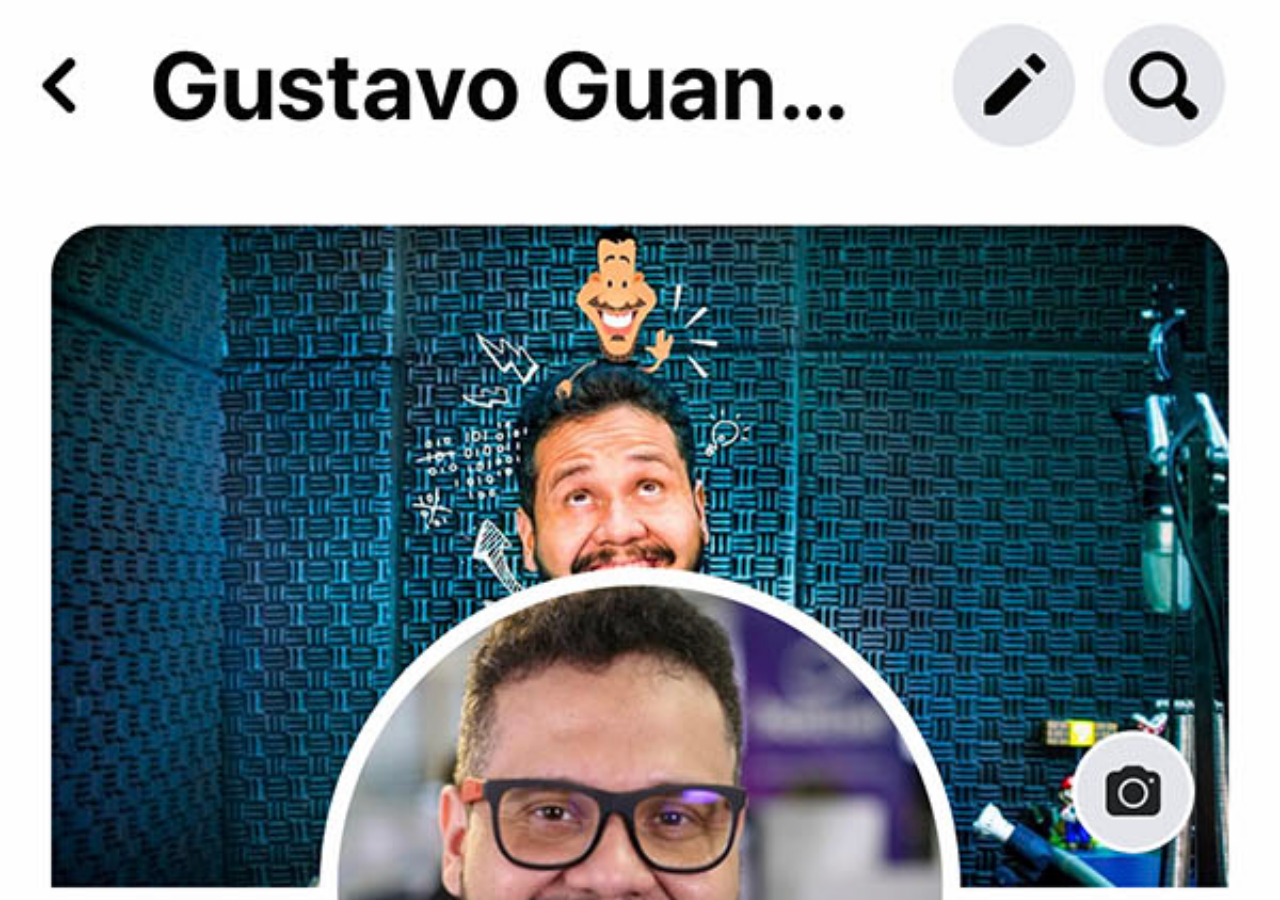
==== facebook.html @ adabc866 "Inclusão de páginas" ====
<!DOCTYPE html>
<html lang="pt-br">
<head>
    <meta charset="UTF-8">
    <meta http-equiv="X-UA-Compatible" content="IE=edge">
    <meta name="viewport" content="width=device-width, initial-scale=1.0">
    <title>Facebook</title>
    <style>
        body{
            background: url('imagens/tela-facebook.jpg') no-repeat top center;
            background-size: cover;
        }
    </style>
</head>
<body>
    
</body>
</html>
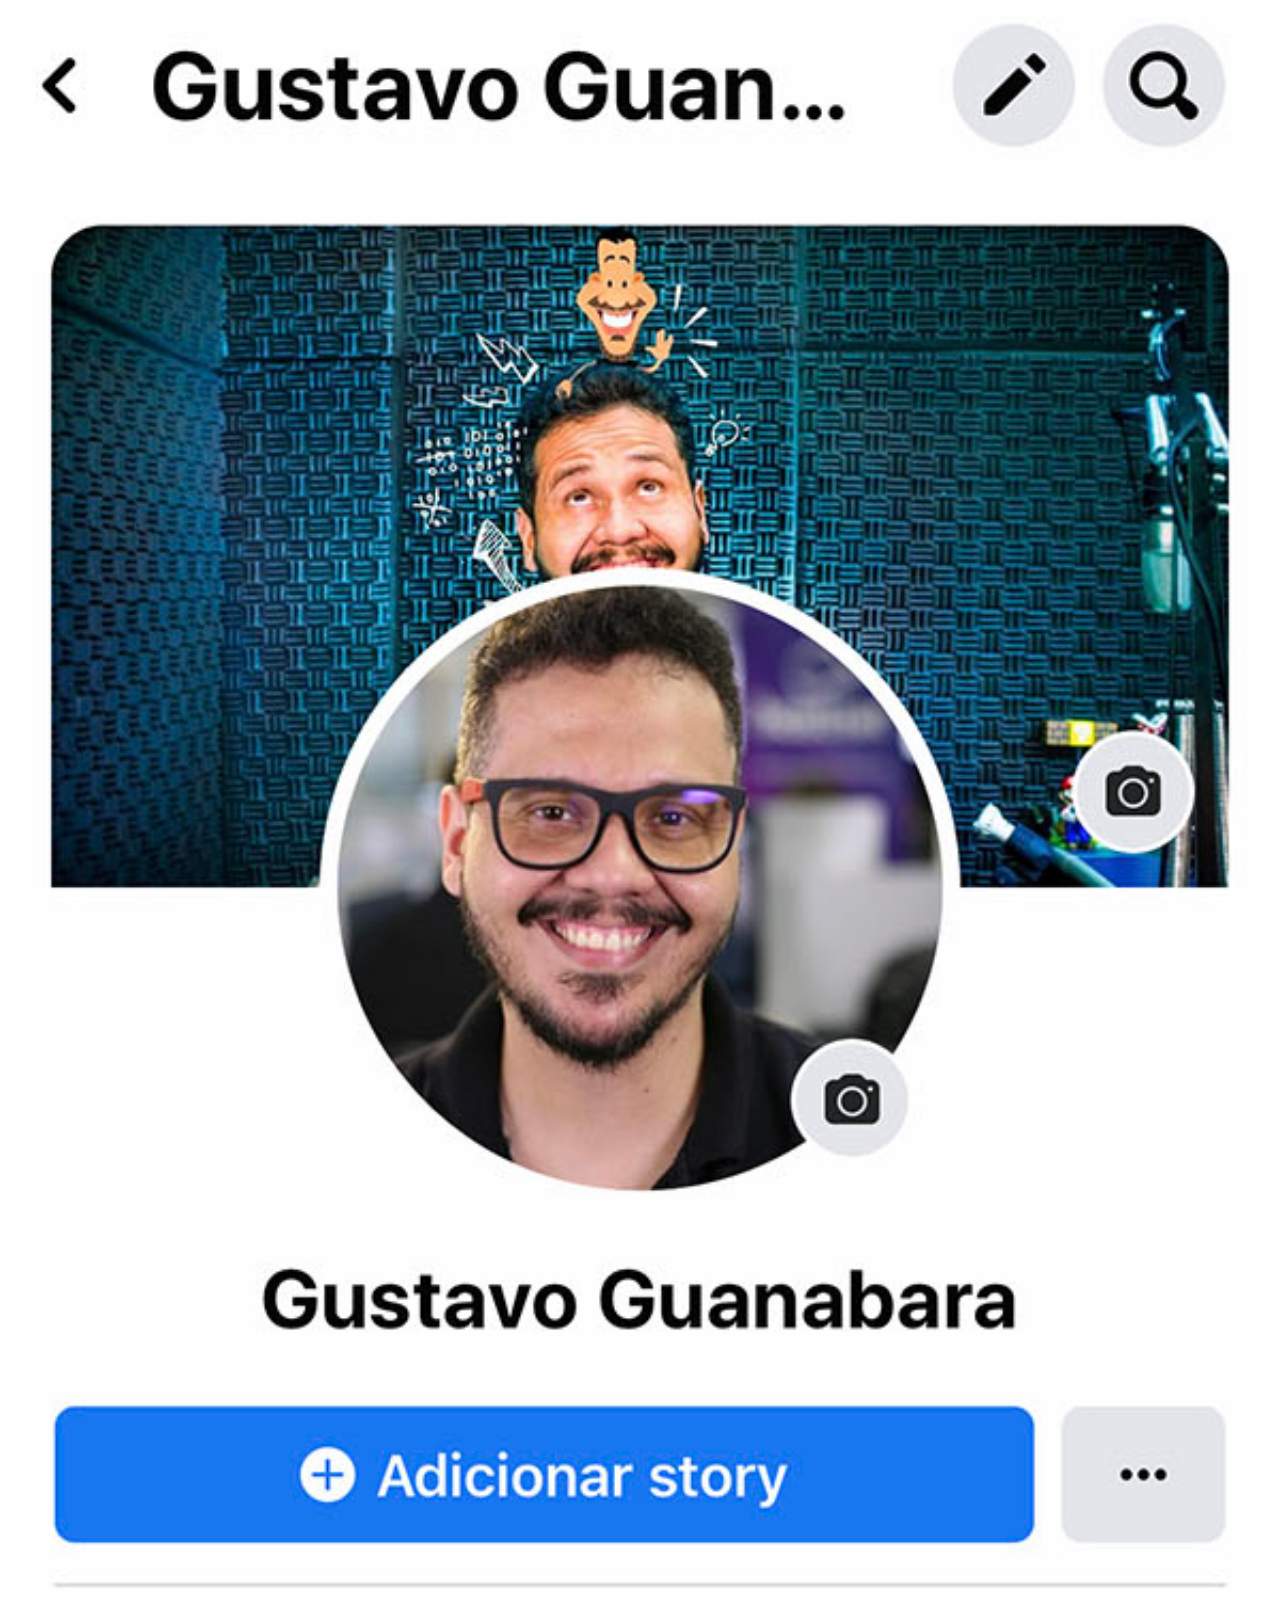
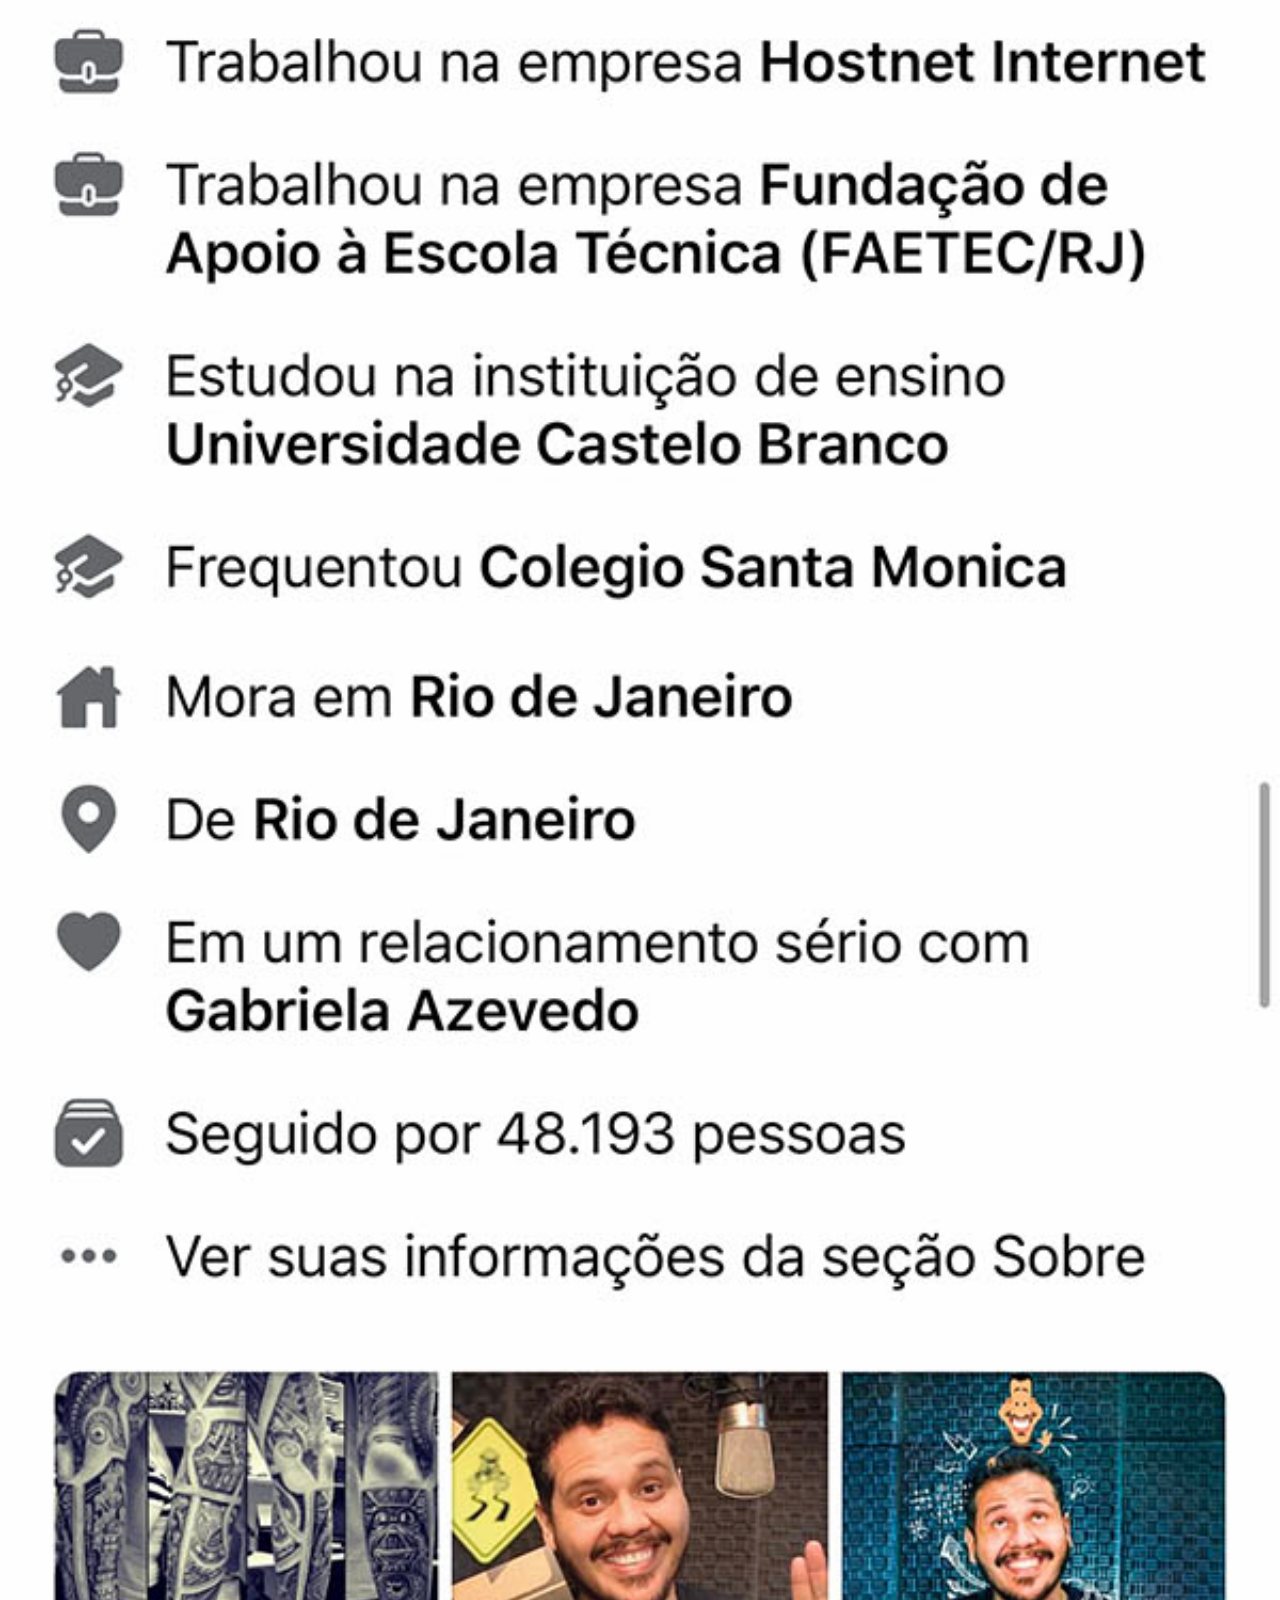
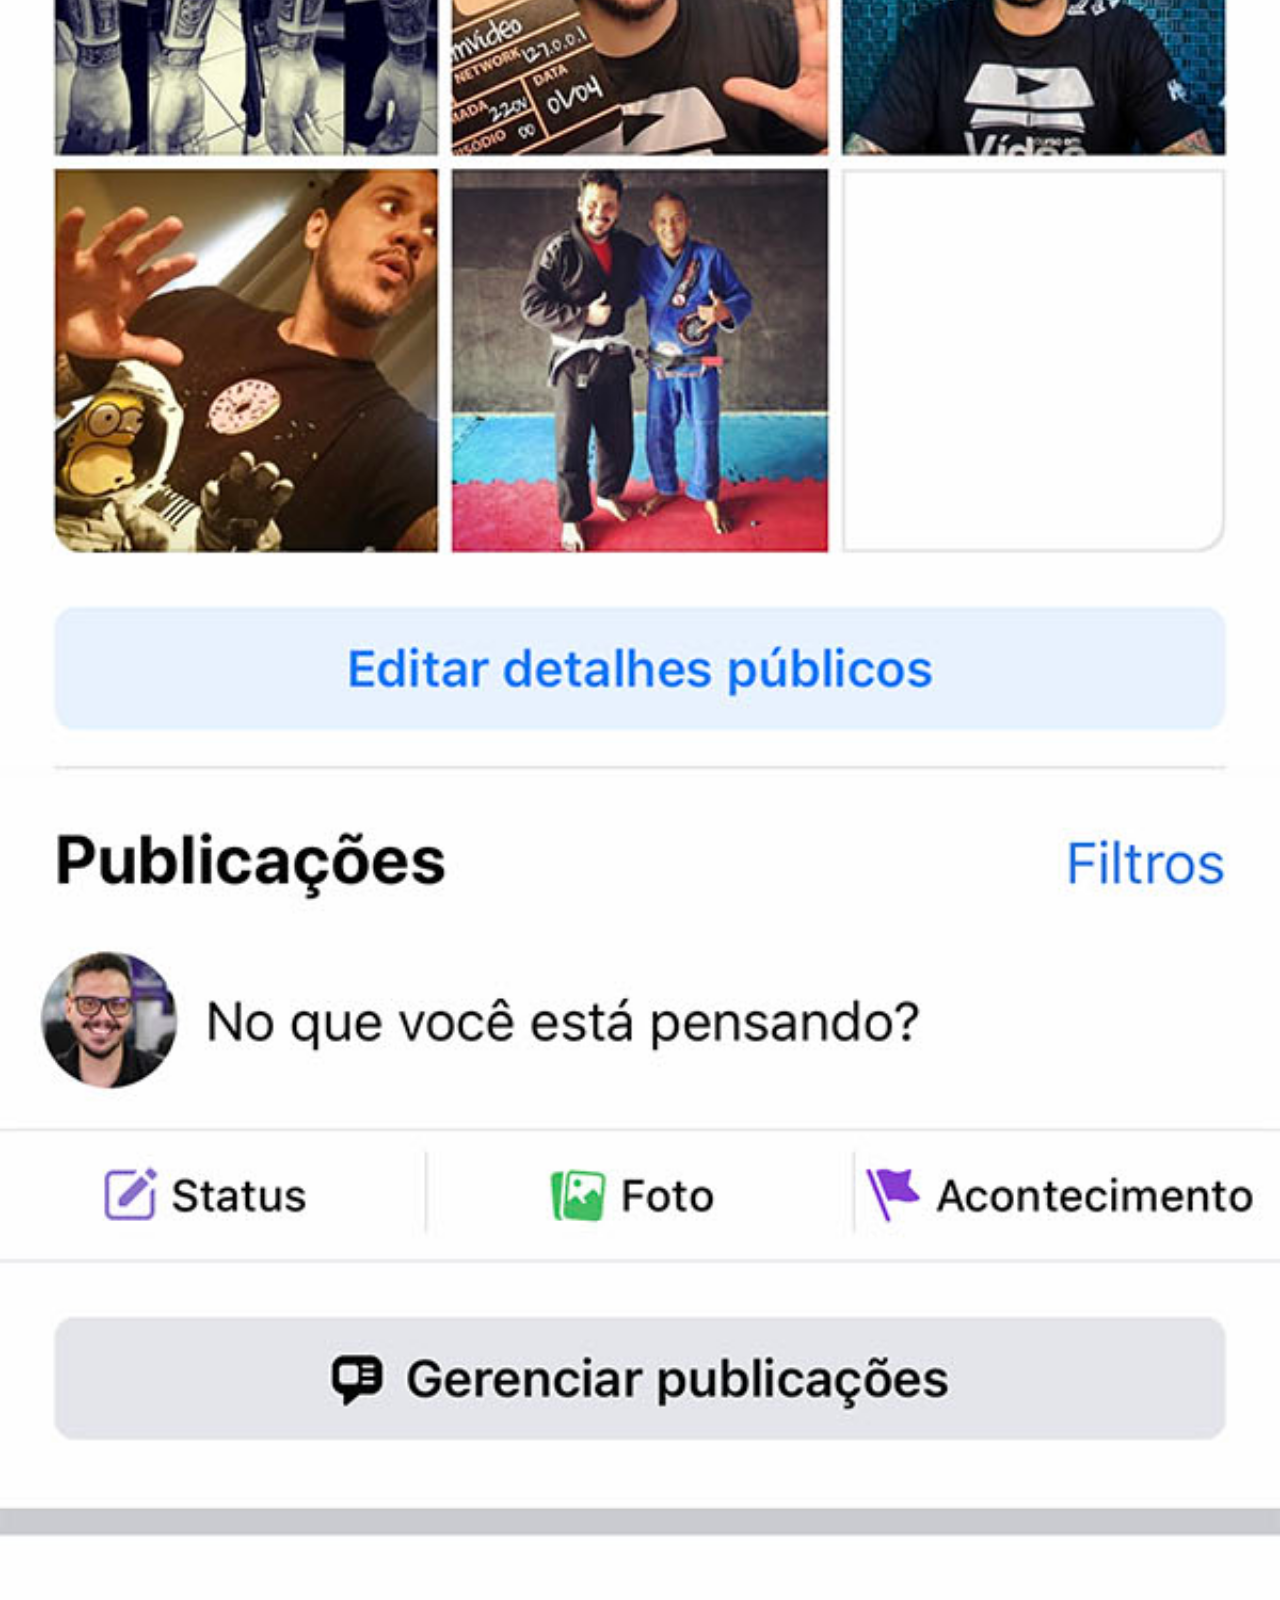
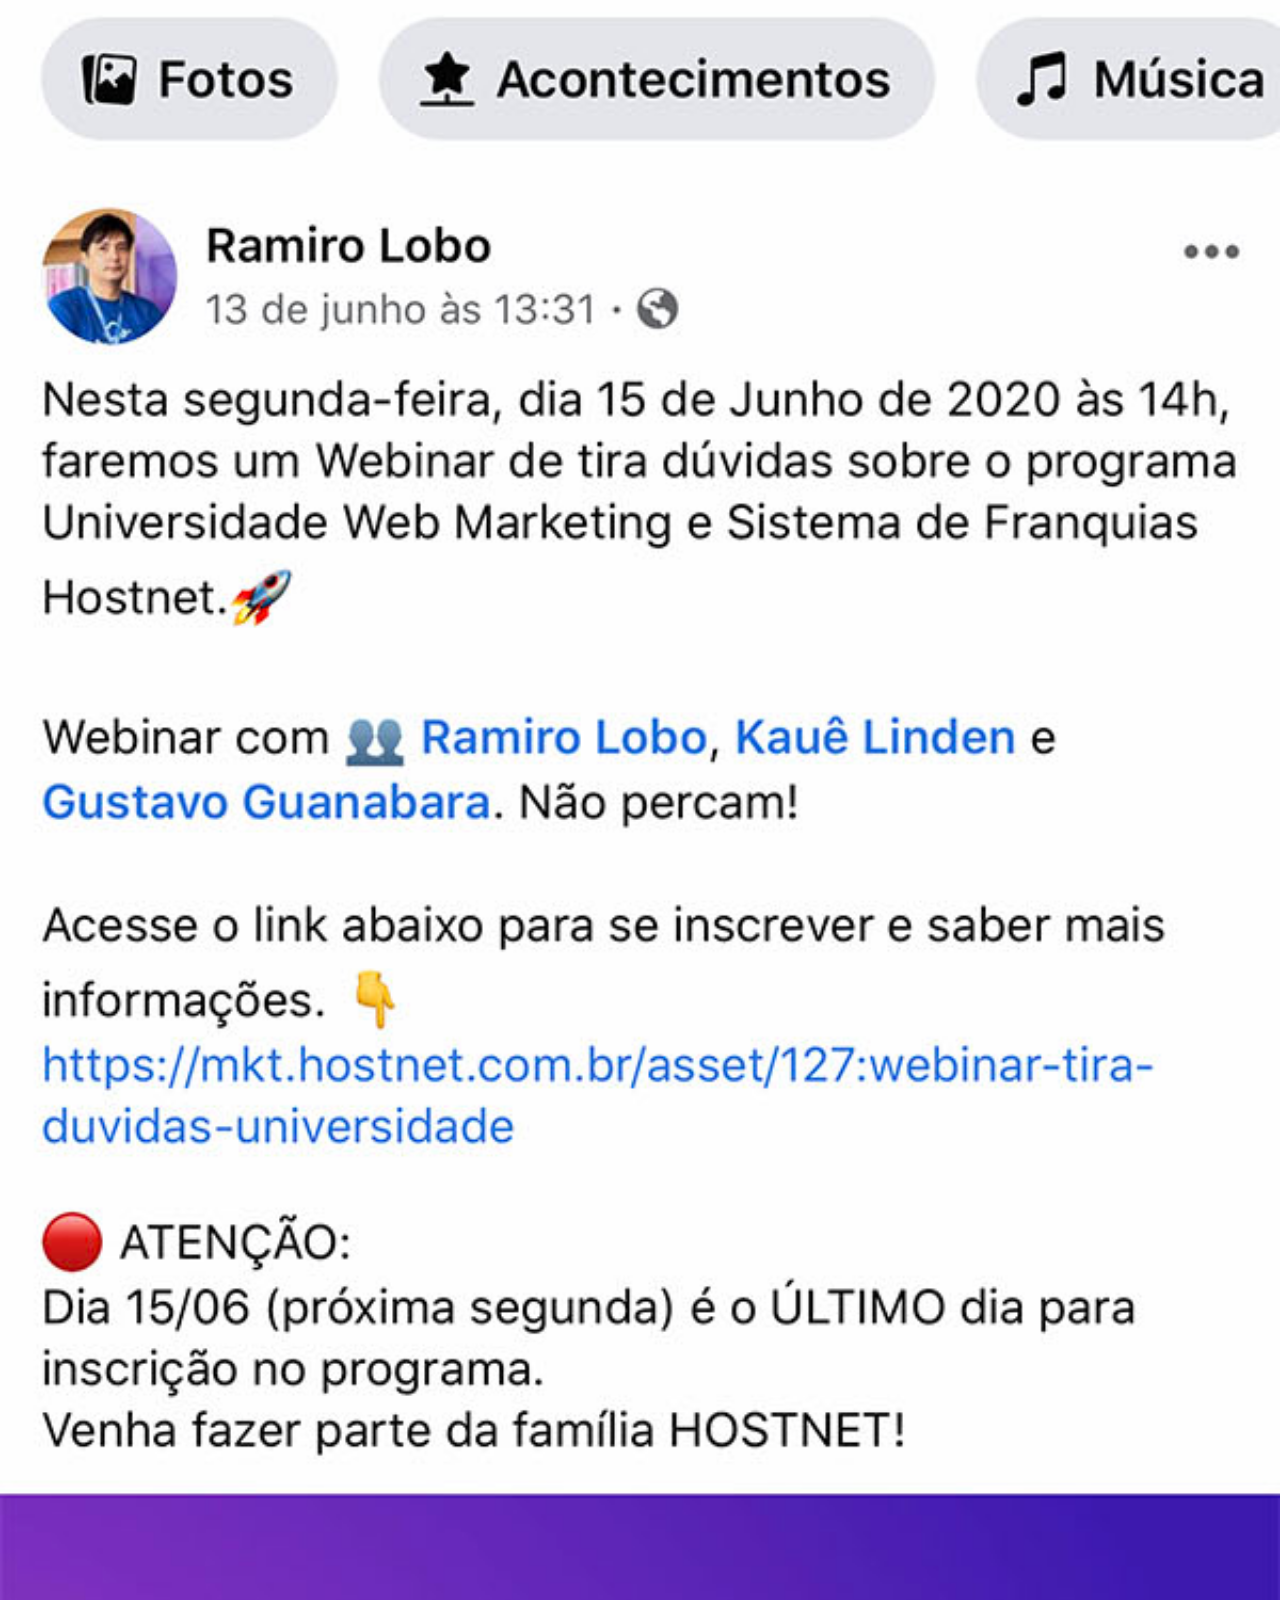
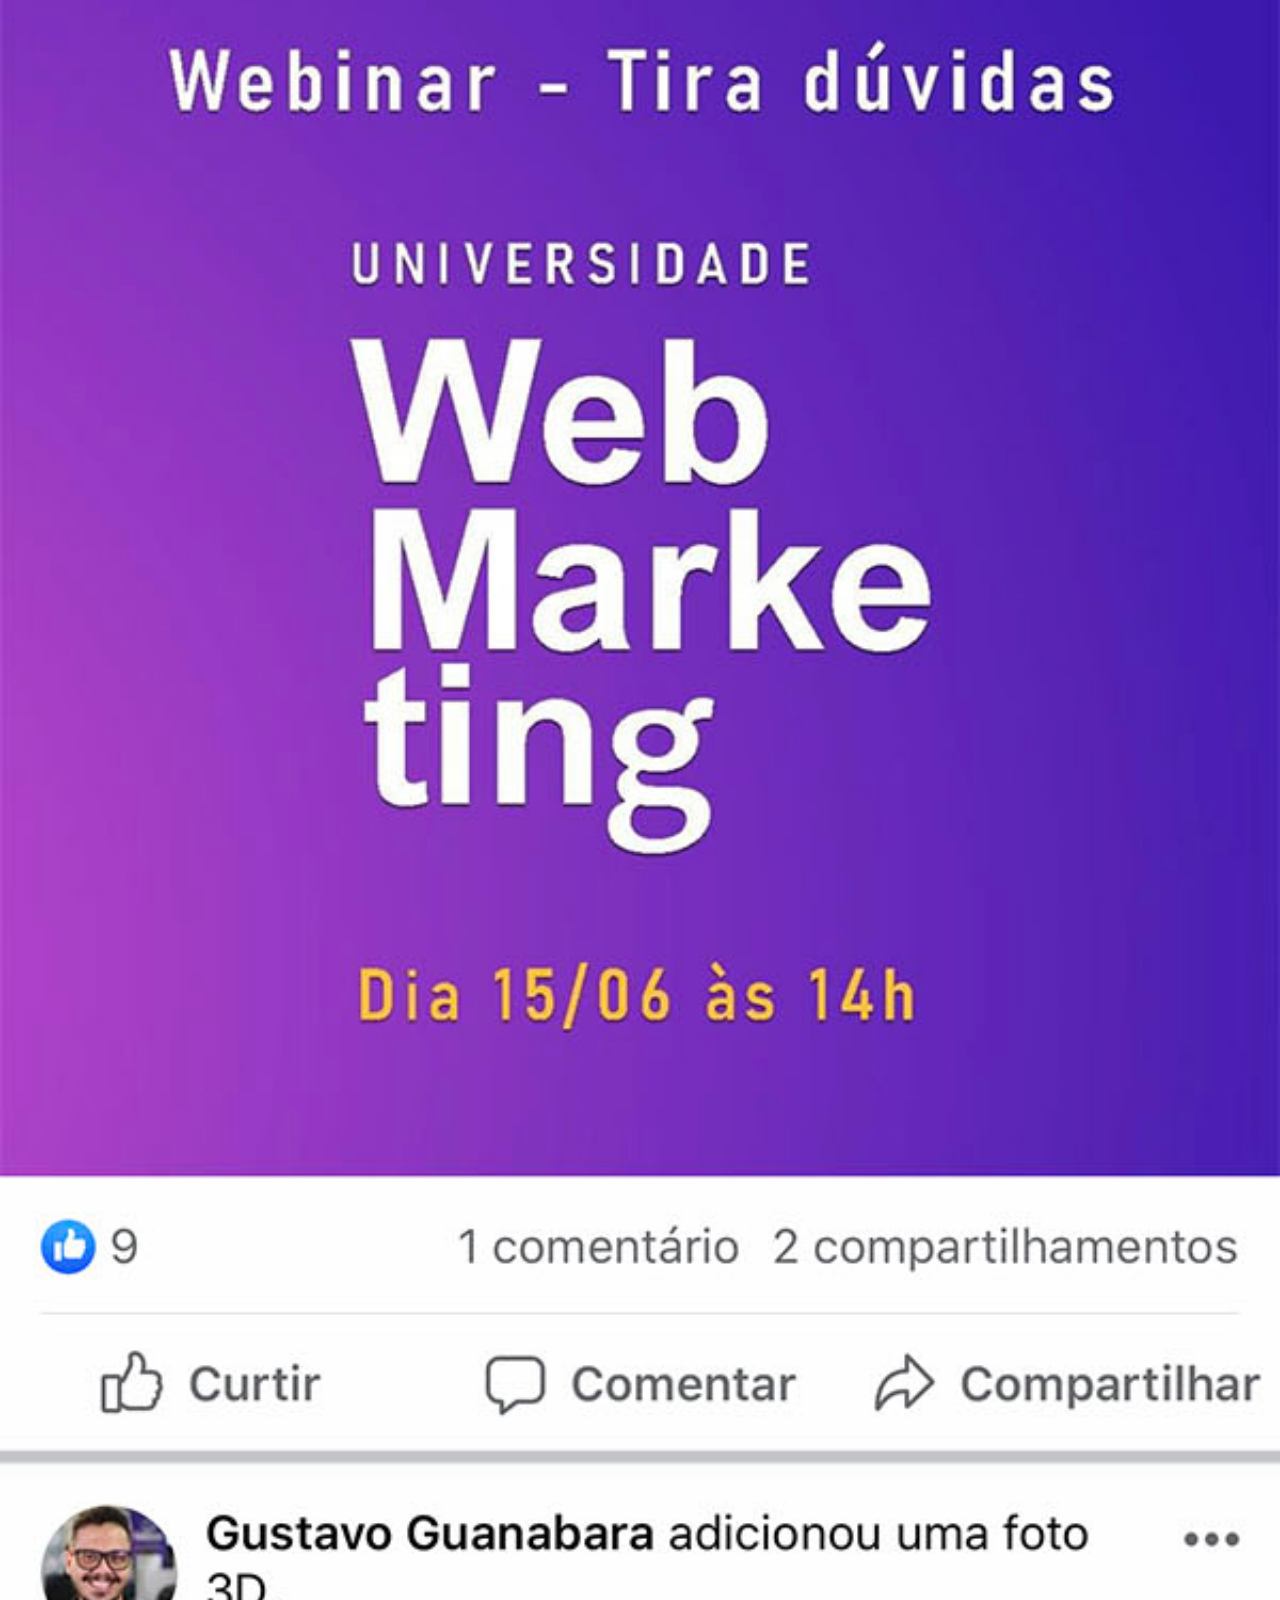
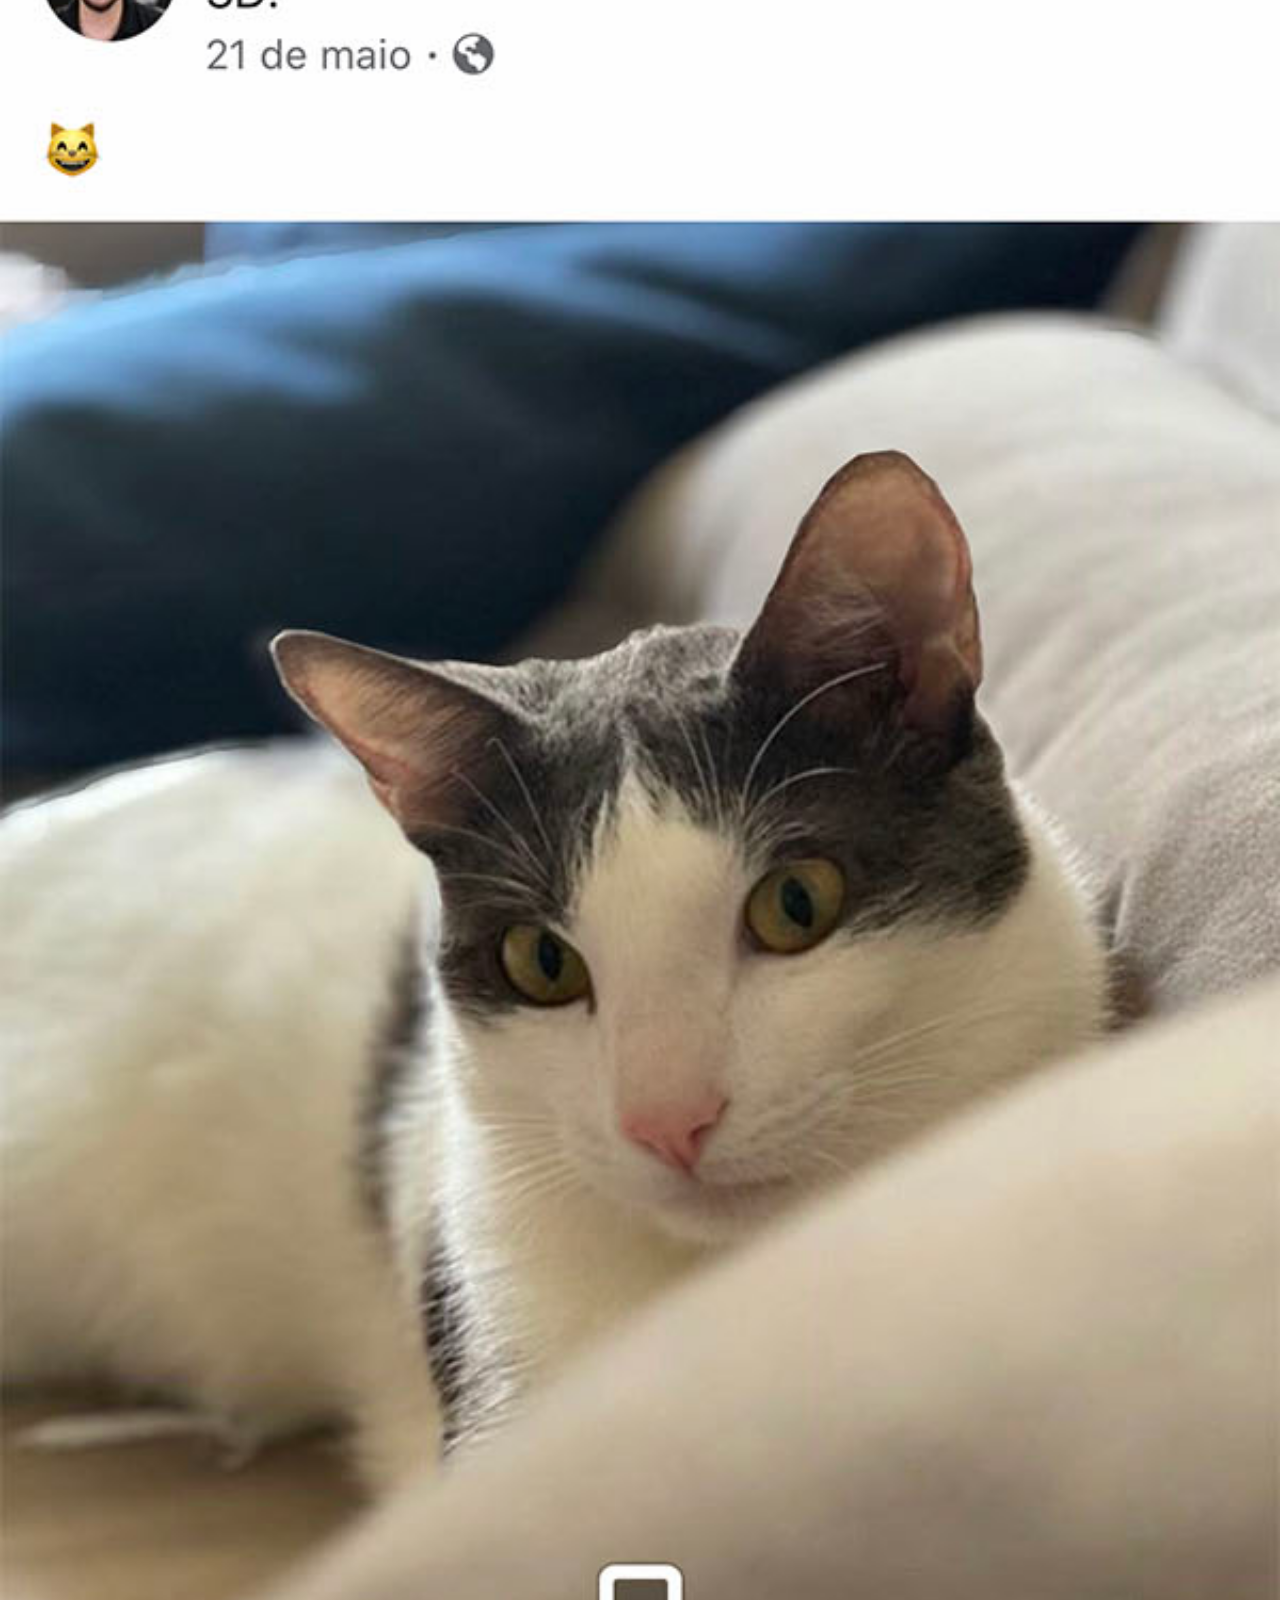
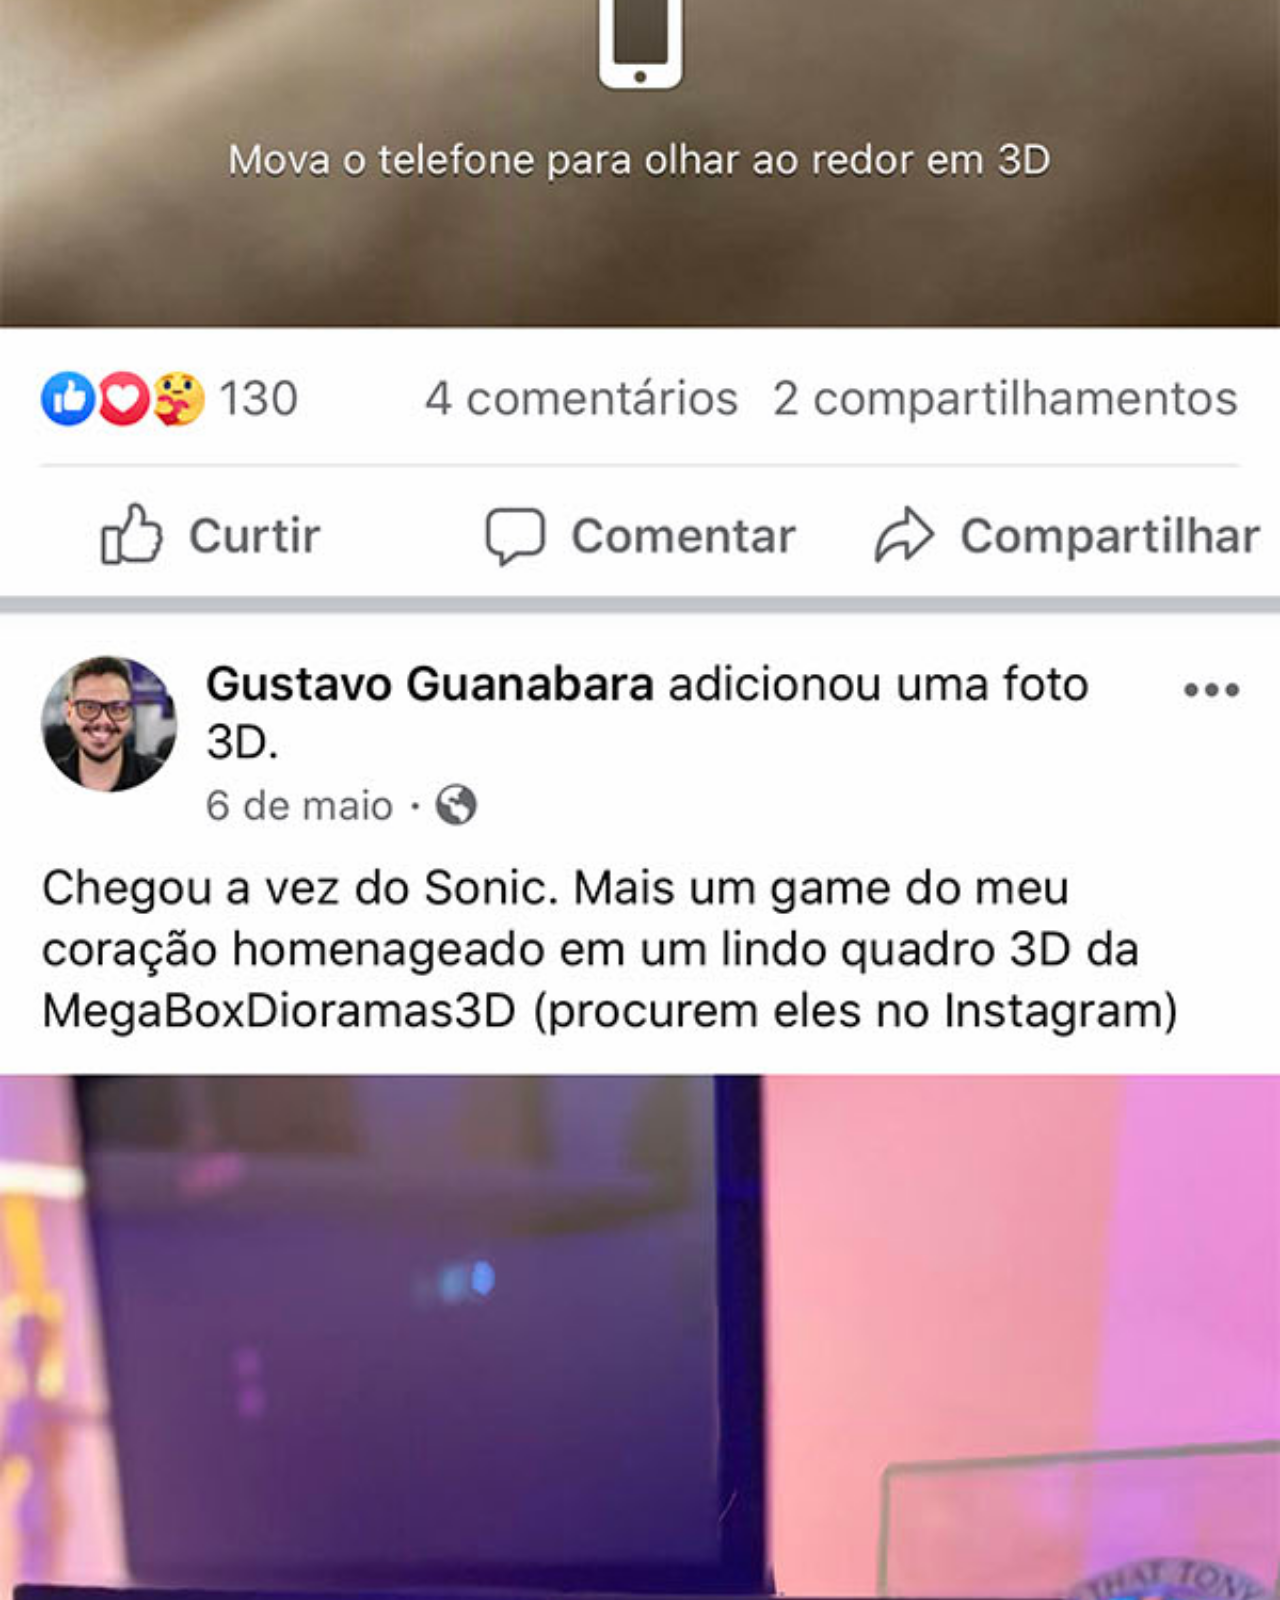
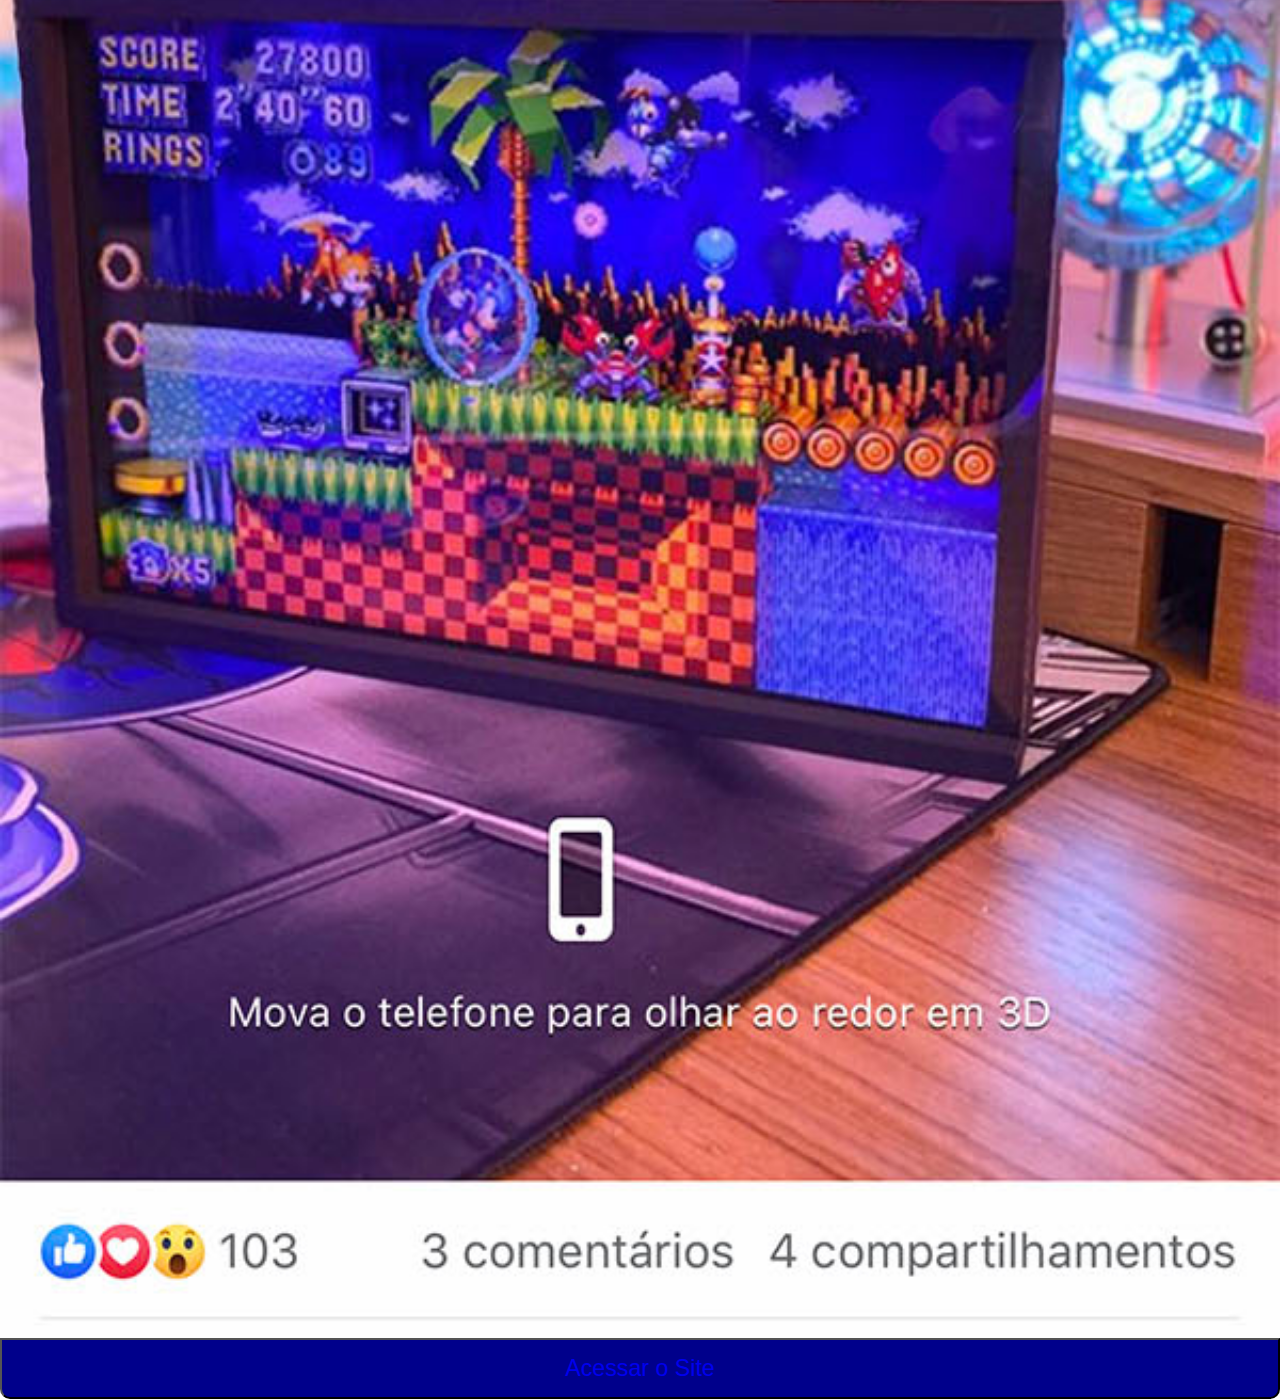
==== commit 72d503c8: "Projeto Social finalizado" ====
--- a/facebook.html
+++ b/facebook.html
@@ -5,14 +5,10 @@
     <meta http-equiv="X-UA-Compatible" content="IE=edge">
     <meta name="viewport" content="width=device-width, initial-scale=1.0">
     <title>Facebook</title>
-    <style>
-        body{
-            background: url('imagens/tela-facebook.jpg') no-repeat top center;
-            background-size: cover;
-        }
-    </style>
+    <link rel="stylesheet" href="estilos/stylepags.css">
 </head>
 <body>
-    
+    <img src="imagens/tela-facebook.jpg" alt="Facebook">
+    <button id="site"><a href="https://facebook.com/cursoemvideo" target="_blank">Acessar o Site</a></button>
 </body>
 </html>--- a/estilos/stylepags.css
+++ b/estilos/stylepags.css
@@ -0,0 +1,43 @@
+@charset "UTF-8";
+*{
+    margin: 0px;
+    padding: 0px;
+}
+
+body{
+    font-family: Arial, Helvetica, sans-serif;
+}
+
+::-webkit-scrollbar{
+    width: 0px;
+    height: 0px;
+}
+
+img{
+    width: 100vw;
+    display: block;
+    margin: auto;
+    border-radius: 10px 10px 0px 0px;
+}
+
+button#site{
+    width: 100vw;
+    padding: 15px 20px;
+    text-align: center;
+    background-color: darkblue;
+    color: white;
+    font-size: 1.45em;
+    display: block;
+    margin: auto;
+    border-radius: 0px 0px 10px 10px;
+}
+
+button#site:hover{
+    background-color: blue;
+}
+a {
+    text-decoration: none;
+}
+a:visited{
+    color: white;
+}